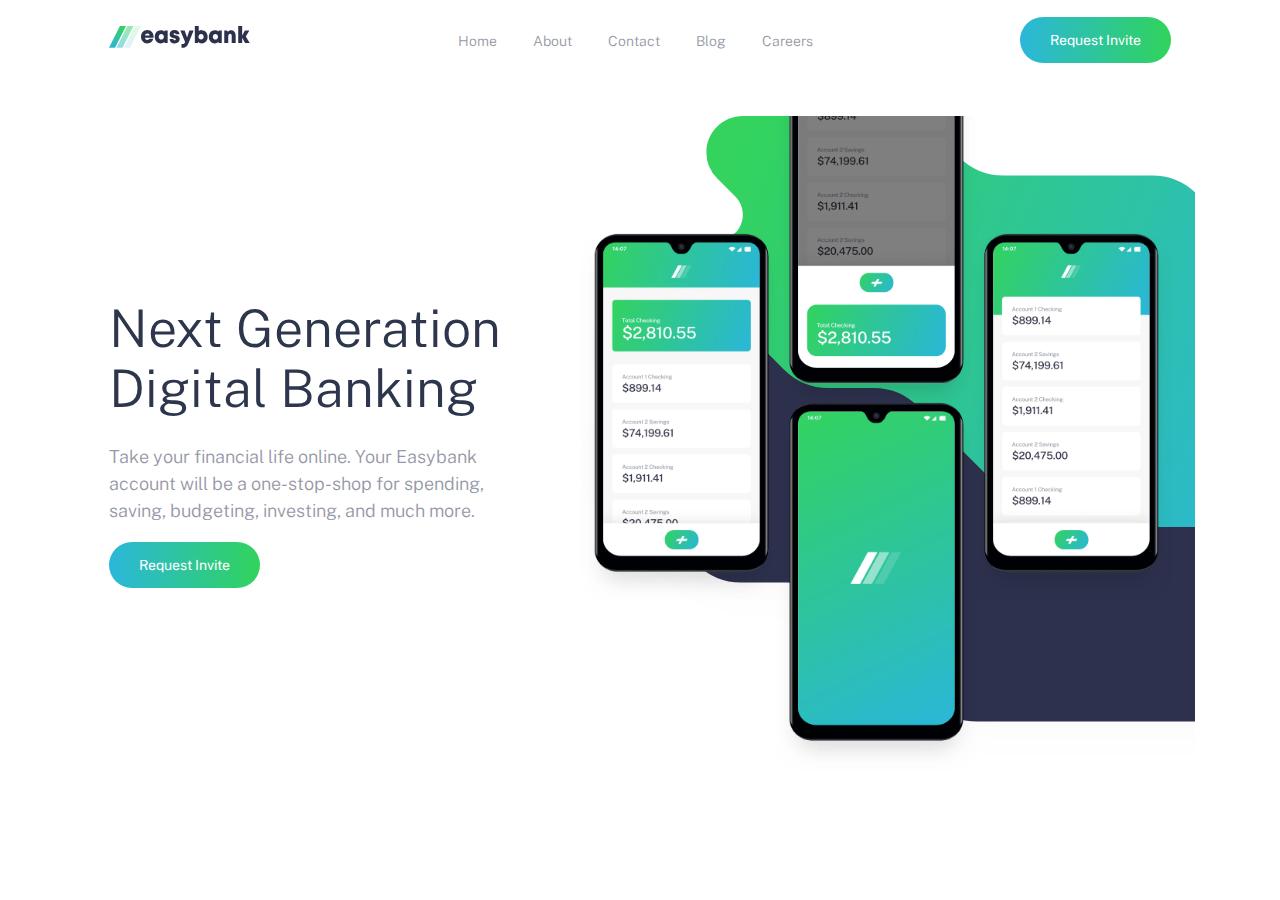
==== Landing Page/index.html @ 098d1bed "Add hero section for desktop" ====
<!DOCTYPE html>
<html lang="en">
	<head>
		<meta charset="UTF-8" />
		<meta name="viewport" content="width=device-width, initial-scale=1.0" />

		<link
			rel="icon"
			type="image/png"
			sizes="32x32"
			href="./images/favicon-32x32.png"
		/>
		<link rel="preconnect" href="https://fonts.gstatic.com" />
		<link rel="stylesheet" href="../css/style.css" />
		<link
			href="https://fonts.googleapis.com/css2?family=Public+Sans:ital,wght@0,400;1,300&display=swap"
			rel="stylesheet"
		/>

		<title>Frontend Mentor | Easybank landing page</title>
		<style>
			.attribution {
				font-size: 11px;
				text-align: center;
			}
			.attribution a {
				color: hsl(228, 45%, 44%);
			}
		</style>
	</head>
	<body>
		<header class="header">
			<div class="overlay has-fade hide-for-desktop"></div>
			<nav class="container container-pxy flex flex-jc-sb flex-ai-c">
				<a href="/" class="header_logo">
					<img src="./images/logo.svg" alt="Logo" />
				</a>

				<a
					id="btnHamburger"
					href="#"
					class="header_toggle hide-for-desktop"
				>
					<span></span>
					<span></span>
					<span></span>
				</a>

				<div class="header_links hide-for-mobile">
					<a href="#">Home</a>
					<a href="#">About</a>
					<a href="#">Contact</a>
					<a href="#">Blog</a>
					<a href="#">Careers</a>
				</div>

				<a href="#" class="button header_cta hide-for-mobile"
					>Request Invite</a
				>
			</nav>

			<div class="header_menu container has-fade hide-for-desktop">
				<a href="#">Home</a>
				<a href="#">About</a>
				<a href="#">Contact</a>
				<a href="#">Blog</a>
				<a href="#">Careers</a>
			</div>
		</header>

		<section class="hero container container-py">
			<div class="hero_image"></div>
			<div class="hero_text container-pxy">
				<h1>Next Generation Digital Banking</h1>

				<p>
					Take your financial life online. Your Easybank account will
					be a one-stop-shop for spending, saving, budgeting,
					investing, and much more.
				</p>

				<a href="#" class="button header_cta">Request Invite</a>
			</div>
		</section>

		<script src="./app/js/script.js"></script>
	</body>
</html>
---- css/style.css ----
.has-fade {
  visibility: hidden;
}

@-webkit-keyframes fade-in {
  from {
    visibility: hidden;
    opacity: 0;
  }
  to {
    visibility: visible;
    opacity: 1;
  }
}

@keyframes fade-in {
  from {
    visibility: hidden;
    opacity: 0;
  }
  to {
    visibility: visible;
    opacity: 1;
  }
}

.fade-in {
  -webkit-animation: fade-in 300ms ease-in-out forwards;
          animation: fade-in 300ms ease-in-out forwards;
}

@-webkit-keyframes fade-out {
  from {
    visibility: visible;
    opacity: 1;
  }
  to {
    visibility: hidden;
    opacity: 0;
  }
}

@keyframes fade-out {
  from {
    visibility: visible;
    opacity: 1;
  }
  to {
    visibility: hidden;
    opacity: 0;
  }
}

.fade-out {
  -webkit-animation: fade-out 300ms ease-in-out forwards;
          animation: fade-out 300ms ease-in-out forwards;
  visibility: hidden;
}

html {
  font-size: 100%;
  -webkit-box-sizing: border-box;
          box-sizing: border-box;
}

*,
*::before,
*::after {
  -webkit-box-sizing: inherit;
          box-sizing: inherit;
}

body {
  margin: 0;
  padding: 0;
  font-family: 'Public Sans', sans-serif;
  line-height: 1.3;
  font-weight: 300;
  font-size: 1.125rem;
  color: #9698a6;
}

h1,
h2,
h3 {
  margin-top: 0;
}

a,
a:visited,
a:hover {
  text-decoration: none;
}

.container {
  max-width: 69.375rem;
  margin: 0 auto;
}

.container-pxy {
  padding: 2.25rem 1.5rem;
}

.container-py {
  padding: 2.25rem 0;
}

.container-px {
  padding: 0 1.5rem;
}

.container-pt {
  padding-top: 2.25rem;
}

.container-pr {
  padding-right: 1.5rem;
}

.container-pb {
  padding-bottom: 2.25rem;
}

.container-pl {
  padding-left: 1.5rem;
}

.noscroll {
  overflow: hidden;
}

.flex {
  display: -webkit-box;
  display: -ms-flexbox;
  display: flex;
}

.flex-jc-sb {
  -webkit-box-pack: justify;
      -ms-flex-pack: justify;
          justify-content: space-between;
}

.flex-jc-c {
  -webkit-box-pack: center;
      -ms-flex-pack: center;
          justify-content: center;
}

.flex-ai-c {
  -webkit-box-align: center;
      -ms-flex-align: center;
          align-items: center;
}

button,
.button {
  font-size: 0.875rem;
  display: inline-block;
  padding: 0.875rem 1.875rem;
  border-radius: 50px;
  cursor: pointer;
  background: -webkit-gradient(linear, right top, left top, from(#31d35c), to(#2bb7da));
  background: linear-gradient(to left, #31d35c, #2bb7da);
  border: none;
  color: white;
  font-weight: 400;
  -webkit-transition: opacity 300ms ease-in-out;
  transition: opacity 300ms ease-in-out;
}

button:hover,
.button:hover {
  opacity: 0.75;
}

@media (max-width: 63.9375em) {
  .hide-for-mobile {
    display: none;
  }
}

@media (min-width: 64em) {
  .hide-for-desktop {
    display: none;
  }
}

.header nav {
  position: relative;
  background-color: white;
  padding-top: 1.0625rem;
  padding-bottom: 1.0625rem;
}

.header_logo img {
  width: 8.8125rem;
  height: 1.375rem;
}

.header_links a {
  position: relative;
  font-size: 0.875rem;
  color: #9698a6;
  -webkit-transition: color 200ms ease-in-out;
  transition: color 200ms ease-in-out;
}

.header_links a:not(:last-child) {
  margin-right: 2rem;
}

.header_links a::before {
  content: '';
  display: block;
  position: absolute;
  height: 4px;
  border-radius: 2px;
  left: 0;
  right: 0;
  bottom: -30px;
  background: -webkit-gradient(linear, right top, left top, from(#31d35c), to(#2bb7da));
  background: linear-gradient(to left, #31d35c, #2bb7da);
  opacity: 0;
  -webkit-transition: opacity 300ms ease-in-out;
  transition: opacity 300ms ease-in-out;
}

.header_links a:hover {
  color: #2d364d;
}

.header_links a:hover::before {
  background: -webkit-gradient(linear, right top, left top, from(#31d35c), to(#2bb7da));
  background: linear-gradient(to left, #31d35c, #2bb7da);
  opacity: 1;
}

.header_toggle > span {
  display: block;
  width: 26px;
  height: 2px;
  background-color: #2d364d;
  -webkit-transition: all 300ms ease-in-out;
  transition: all 300ms ease-in-out;
  -webkit-transform-origin: 4px 1px;
          transform-origin: 4px 1px;
}

.header_toggle > span:not(:last-child) {
  margin-bottom: 4px;
}

.header.open .header_toggle > span:first-child {
  -webkit-transform: rotate(45deg);
          transform: rotate(45deg);
}

.header.open .header_toggle > span:nth-child(2) {
  opacity: 0;
}

.header.open .header_toggle > span:last-child {
  -webkit-transform: rotate(-45deg);
          transform: rotate(-45deg);
}

.header .overlay {
  opacity: 0;
  position: fixed;
  top: 0;
  bottom: 0;
  right: 0;
  left: 0;
  background-image: -webkit-gradient(linear, left top, left bottom, from(#2d364d), to(transparent));
  background-image: linear-gradient(#2d364d, transparent);
}

.header_menu {
  position: absolute;
  visibility: 0;
  width: calc(100% - 3rem);
  left: 50%;
  -webkit-transform: translateX(-50%);
          transform: translateX(-50%);
  background: white;
  padding: 1.625rem;
  margin-top: 1.5rem;
  border-radius: 7px;
}

.header_menu a {
  padding: 0.625rem;
  color: #2d364d;
  display: block;
  text-align: center;
}

@media (min-width: 64em) {
  .hero {
    display: -webkit-box;
    display: -ms-flexbox;
    display: flex;
    -webkit-box-align: center;
        -ms-flex-align: center;
            align-items: center;
  }
}

.hero_image {
  position: relative;
  background-image: url("../Landing Page/images/bg-intro-mobile.svg");
  background-size: cover;
  background-repeat: no-repeat;
  background-position: center center;
  min-height: 17.5rem;
}

@media (min-width: 64em) {
  .hero_image {
    -webkit-box-flex: 3;
        -ms-flex: 3;
            flex: 3;
    -webkit-box-ordinal-group: 3;
        -ms-flex-order: 2;
            order: 2;
    min-height: 40.9375rem;
    background-image: url("../Landing Page/images/bg-intro-desktop.svg");
    background-position: left center;
  }
}

.hero_image::before {
  content: '';
  position: absolute;
  height: 100%;
  width: 100%;
  background-image: url("../Landing Page/images/image-mockups.png");
  background-size: 93%;
  background-repeat: no-repeat;
  background-position: center bottom;
  min-height: 17.5rem;
}

.hero_text {
  text-align: center;
}

@media (min-width: 64em) {
  .hero_text {
    -webkit-box-flex: 2;
        -ms-flex: 2;
            flex: 2;
    -webkit-box-ordinal-group: 2;
        -ms-flex-order: 1;
            order: 1;
    text-align: left;
  }
}

.hero_text h1 {
  color: #2d364d;
  font-weight: 300;
  font-size: 3.3125;
  line-height: 1.15;
  margin-bottom: 1.5rem;
}

@media (min-width: 64em) {
  .hero_text h1 {
    font-size: 3.25rem;
  }
}

.hero_text p {
  line-height: 1.5;
}

@media (min-width: 64em) {
  .hero_text p {
    font-size: 1.125rem;
  }
}
/*# sourceMappingURL=style.css.map */
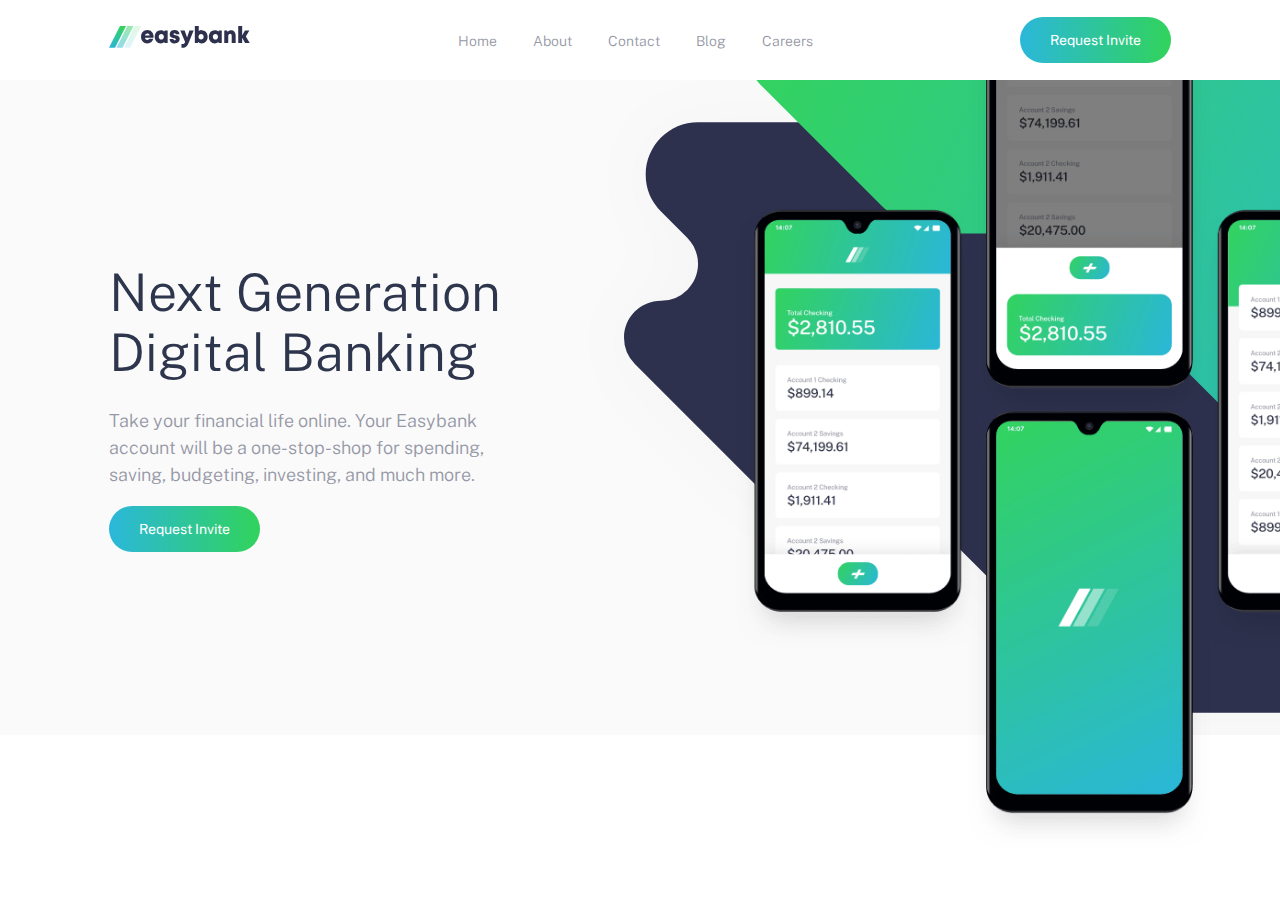
==== commit 9d9f8ad4: "Hero Section Large Screen" ====
--- a/Landing Page/index.html
+++ b/Landing Page/index.html
@@ -68,18 +68,20 @@
 			</div>
 		</header>
 
-		<section class="hero container container-py">
-			<div class="hero_image"></div>
-			<div class="hero_text container-pxy">
-				<h1>Next Generation Digital Banking</h1>
+		<section class="hero">
+			<div class="container">
+				<div class="hero_image"></div>
+				<div class="hero_text container-pxy">
+					<h1>Next Generation Digital Banking</h1>
 
-				<p>
-					Take your financial life online. Your Easybank account will
-					be a one-stop-shop for spending, saving, budgeting,
-					investing, and much more.
-				</p>
+					<p>
+						Take your financial life online. Your Easybank account
+						will be a one-stop-shop for spending, saving, budgeting,
+						investing, and much more.
+					</p>
 
-				<a href="#" class="button header_cta">Request Invite</a>
+					<a href="#" class="button header_cta">Request Invite</a>
+				</div>
 			</div>
 		</section>
 
--- a/css/style.css
+++ b/css/style.css
@@ -296,8 +296,12 @@
   text-align: center;
 }
 
-@media (min-width: 64em) {
-  .hero {
+.hero {
+  background-color: #fafafa;
+}
+
+@media (min-width: 64em) {
+  .hero .container {
     display: -webkit-box;
     display: -ms-flexbox;
     display: flex;
@@ -325,8 +329,7 @@
         -ms-flex-order: 2;
             order: 2;
     min-height: 40.9375rem;
-    background-image: url("../Landing Page/images/bg-intro-desktop.svg");
-    background-position: left center;
+    background-image: none;
   }
 }
 
@@ -335,11 +338,44 @@
   position: absolute;
   height: 100%;
   width: 100%;
-  background-image: url("../Landing Page/images/image-mockups.png");
+  background-image: url("../Landing Page/images/bg-intro-desktop.svg");
   background-size: 93%;
   background-repeat: no-repeat;
   background-position: center bottom;
   min-height: 17.5rem;
+}
+
+@media (min-width: 64em) {
+  .hero_image::before {
+    width: 150%;
+    background-size: 121%;
+    background-repeat: no-repeat;
+    background-position: 0% 83%;
+    min-height: 17.5rem;
+  }
+}
+
+.hero_image::after {
+  content: '';
+  position: absolute;
+  height: 100%;
+  width: 100%;
+  background-image: url("../Landing Page/images/image-mockups.png");
+  background-size: 121%;
+  background-repeat: no-repeat;
+  background-position: center bottom;
+  min-height: 17.5rem;
+}
+
+@media (min-width: 64em) {
+  .hero_image::after {
+    height: 120%;
+    width: 119%;
+    background-size: 93%;
+    background-position: center 122%;
+    top: 0;
+    left: 24%;
+  }
 }
 
 .hero_text {
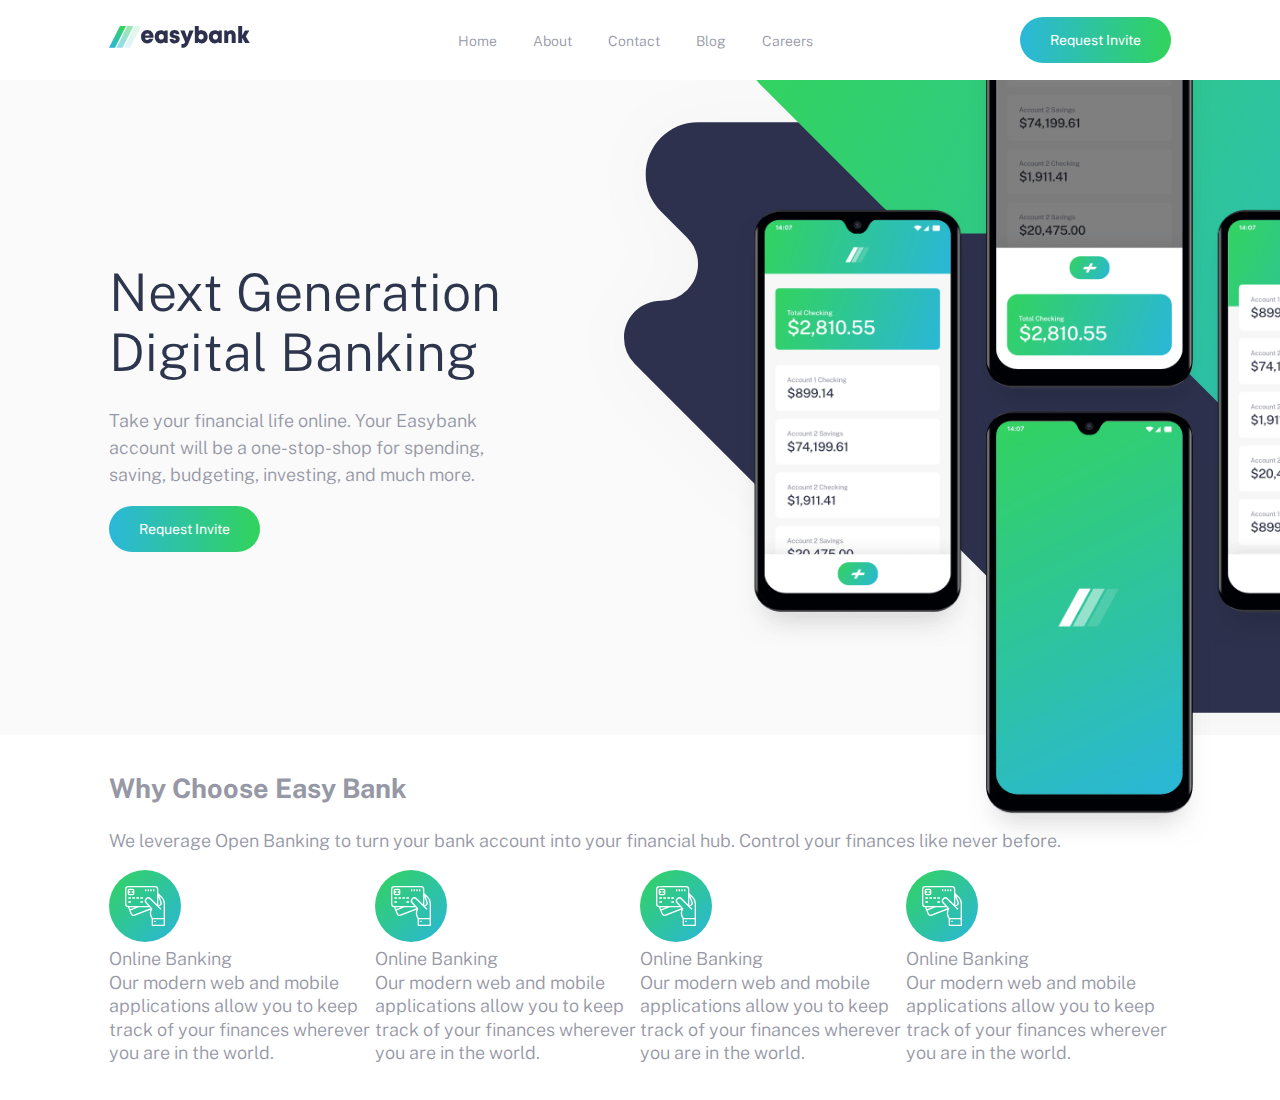
==== commit e54228b6: "Setup Feature Section" ====
--- a/Landing Page/index.html
+++ b/Landing Page/index.html
@@ -85,6 +85,60 @@
 			</div>
 		</section>
 
+		<section class="features container container-pxy">
+			<h2>Why Choose Easy Bank</h2>
+			<p>
+				We leverage Open Banking to turn your bank account into your
+				financial hub. Control your finances like never before.
+			</p>
+
+			<div class="feature_grid">
+				<div class="feature_item">
+					<div class="feature_icon">
+						<img src="./images/icon-online.svg" alt="" />
+					</div>
+					<div class="feature_title">Online Banking</div>
+					<div class="feature_description">
+						Our modern web and mobile applications allow you to keep
+						track of your finances wherever you are in the world.
+					</div>
+				</div>
+
+				<div class="feature_item">
+					<div class="feature_icon">
+						<img src="./images/icon-online.svg" alt="" />
+					</div>
+					<div class="feature_title">Online Banking</div>
+					<div class="feature_description">
+						Our modern web and mobile applications allow you to keep
+						track of your finances wherever you are in the world.
+					</div>
+				</div>
+
+				<div class="feature_item">
+					<div class="feature_icon">
+						<img src="./images/icon-online.svg" alt="" />
+					</div>
+					<div class="feature_title">Online Banking</div>
+					<div class="feature_description">
+						Our modern web and mobile applications allow you to keep
+						track of your finances wherever you are in the world.
+					</div>
+				</div>
+
+				<div class="feature_item">
+					<div class="feature_icon">
+						<img src="./images/icon-online.svg" alt="" />
+					</div>
+					<div class="feature_title">Online Banking</div>
+					<div class="feature_description">
+						Our modern web and mobile applications allow you to keep
+						track of your finances wherever you are in the world.
+					</div>
+				</div>
+			</div>
+		</section>
+
 		<script src="./app/js/script.js"></script>
 	</body>
 </html>
--- a/css/style.css
+++ b/css/style.css
@@ -316,8 +316,14 @@
   background-image: url("../Landing Page/images/bg-intro-mobile.svg");
   background-size: cover;
   background-repeat: no-repeat;
-  background-position: center center;
+  background-position: center 62%;
   min-height: 17.5rem;
+}
+
+@media (min-width: 40em) {
+  .hero_image {
+    min-height: 25rem;
+  }
 }
 
 @media (min-width: 64em) {
@@ -335,23 +341,18 @@
 
 .hero_image::before {
   content: '';
-  position: absolute;
-  height: 100%;
-  width: 100%;
-  background-image: url("../Landing Page/images/bg-intro-desktop.svg");
-  background-size: 93%;
-  background-repeat: no-repeat;
-  background-position: center bottom;
-  min-height: 17.5rem;
 }
 
 @media (min-width: 64em) {
   .hero_image::before {
+    position: absolute;
+    height: 100%;
+    background-image: url("../Landing Page/images/bg-intro-desktop.svg");
+    background-position: center bottom;
     width: 150%;
     background-size: 121%;
     background-repeat: no-repeat;
     background-position: 0% 83%;
-    min-height: 17.5rem;
   }
 }
 
@@ -361,10 +362,15 @@
   height: 100%;
   width: 100%;
   background-image: url("../Landing Page/images/image-mockups.png");
-  background-size: 121%;
+  background-size: 93%;
   background-repeat: no-repeat;
   background-position: center bottom;
-  min-height: 17.5rem;
+}
+
+@media (min-width: 40em) {
+  .hero_image::after {
+    background-size: 54%;
+  }
 }
 
 @media (min-width: 64em) {
@@ -373,7 +379,6 @@
     width: 119%;
     background-size: 93%;
     background-position: center 122%;
-    top: 0;
     left: 24%;
   }
 }
@@ -417,4 +422,20 @@
     font-size: 1.125rem;
   }
 }
+
+@media (min-width: 64em) {
+  .feature_grid {
+    display: -webkit-box;
+    display: -ms-flexbox;
+    display: flex;
+  }
+}
+
+@media (min-width: 64em) {
+  .feature_item {
+    -webkit-box-flex: 1;
+        -ms-flex: 1;
+            flex: 1;
+  }
+}
 /*# sourceMappingURL=style.css.map */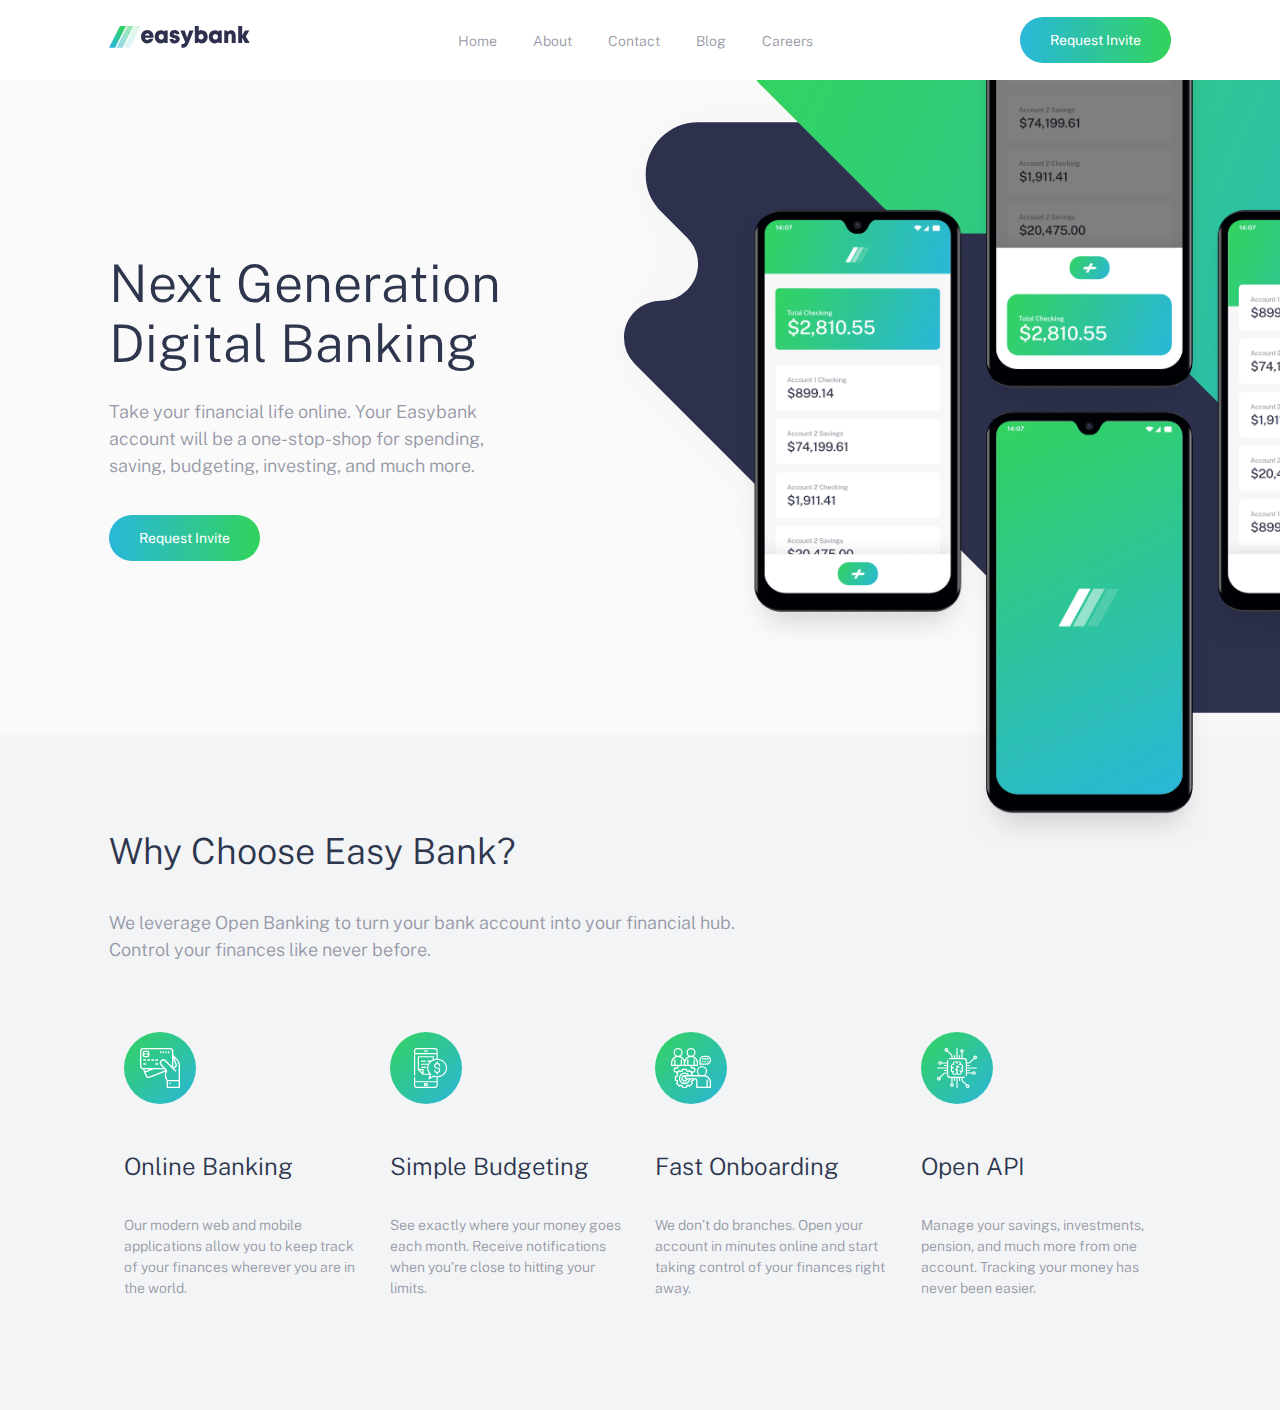
==== commit d1502f63: "Finish Feature Section for All Device" ====
--- a/Landing Page/index.html
+++ b/Landing Page/index.html
@@ -85,55 +85,64 @@
 			</div>
 		</section>
 
-		<section class="features container container-pxy">
-			<h2>Why Choose Easy Bank</h2>
-			<p>
-				We leverage Open Banking to turn your bank account into your
-				financial hub. Control your finances like never before.
-			</p>
-
-			<div class="feature_grid">
-				<div class="feature_item">
-					<div class="feature_icon">
-						<img src="./images/icon-online.svg" alt="" />
-					</div>
-					<div class="feature_title">Online Banking</div>
-					<div class="feature_description">
-						Our modern web and mobile applications allow you to keep
-						track of your finances wherever you are in the world.
-					</div>
+		<section class="feature">
+			<div class="feature_content container container-pxy">
+				<div class="feature_intro">
+					<h2>Why Choose Easy Bank?</h2>
+					<p>
+						We leverage Open Banking to turn your bank account into
+						your financial hub. Control your finances like never
+						before.
+					</p>
 				</div>
 
-				<div class="feature_item">
-					<div class="feature_icon">
-						<img src="./images/icon-online.svg" alt="" />
+				<div class="feature_grid">
+					<div class="feature_item">
+						<div class="feature_icon">
+							<img src="./images/icon-online.svg" alt="" />
+						</div>
+						<div class="feature_title">Online Banking</div>
+						<div class="feature_description">
+							Our modern web and mobile applications allow you to
+							keep track of your finances wherever you are in the
+							world.
+						</div>
 					</div>
-					<div class="feature_title">Online Banking</div>
-					<div class="feature_description">
-						Our modern web and mobile applications allow you to keep
-						track of your finances wherever you are in the world.
+
+					<div class="feature_item">
+						<div class="feature_icon">
+							<img src="./images/icon-budgeting.svg" alt="" />
+						</div>
+						<div class="feature_title">Simple Budgeting</div>
+						<div class="feature_description">
+							See exactly where your money goes each month.
+							Receive notifications when you’re close to hitting
+							your limits.
+						</div>
 					</div>
-				</div>
 
-				<div class="feature_item">
-					<div class="feature_icon">
-						<img src="./images/icon-online.svg" alt="" />
+					<div class="feature_item">
+						<div class="feature_icon">
+							<img src="./images/icon-onboarding.svg" alt="" />
+						</div>
+						<div class="feature_title">Fast Onboarding</div>
+						<div class="feature_description">
+							We don’t do branches. Open your account in minutes
+							online and start taking control of your finances
+							right away.
+						</div>
 					</div>
-					<div class="feature_title">Online Banking</div>
-					<div class="feature_description">
-						Our modern web and mobile applications allow you to keep
-						track of your finances wherever you are in the world.
-					</div>
-				</div>
 
-				<div class="feature_item">
-					<div class="feature_icon">
-						<img src="./images/icon-online.svg" alt="" />
-					</div>
-					<div class="feature_title">Online Banking</div>
-					<div class="feature_description">
-						Our modern web and mobile applications allow you to keep
-						track of your finances wherever you are in the world.
+					<div class="feature_item">
+						<div class="feature_icon">
+							<img src="./images/icon-api.svg" alt="" />
+						</div>
+						<div class="feature_title">Open API</div>
+						<div class="feature_description">
+							Manage your savings, investments, pension, and much
+							more from one account. Tracking your money has never
+							been easier.
+						</div>
 					</div>
 				</div>
 			</div>
--- a/css/style.css
+++ b/css/style.css
@@ -83,7 +83,45 @@
 h1,
 h2,
 h3 {
+  color: #2d364d;
+  font-weight: 300;
+  line-height: 1.15;
+  font-weight: 300;
   margin-top: 0;
+}
+
+h1 {
+  font-size: 3.3125;
+  margin-bottom: 1.5rem;
+}
+
+@media (min-width: 64em) {
+  h1 {
+    font-size: 3.25rem;
+  }
+}
+
+h2 {
+  font-size: 1.875rem;
+  margin-bottom: 1.5625rem;
+}
+
+@media (min-width: 64em) {
+  h2 {
+    font-size: 2.25rem;
+    margin-bottom: 2.25rem;
+  }
+}
+
+p {
+  line-height: 1.5;
+  margin-bottom: 2.25rem;
+}
+
+@media (min-width: 64em) {
+  p {
+    font-size: 1.125rem;
+  }
 }
 
 a,
@@ -98,19 +136,32 @@
 }
 
 .container-pxy {
-  padding: 2.25rem 1.5rem;
+  padding: 4.375rem 1.5rem;
+}
+
+@media (min-width: 64em) {
+  .container-pxy {
+    padding-top: 6rem;
+    padding-bottom: 6rem;
+  }
 }
 
 .container-py {
-  padding: 2.25rem 0;
+  padding: 4.375rem 0;
 }
 
 .container-px {
   padding: 0 1.5rem;
 }
 
+@media (min-width: 64em) {
+  .container-px {
+    padding-top: 6rem;
+  }
+}
+
 .container-pt {
-  padding-top: 2.25rem;
+  padding-top: 4.375remrem;
 }
 
 .container-pr {
@@ -118,7 +169,13 @@
 }
 
 .container-pb {
-  padding-bottom: 2.25rem;
+  padding-bottom: 4.375remrem;
+}
+
+@media (min-width: 64em) {
+  .container-pb {
+    padding-bottom: 6rem;
+  }
 }
 
 .container-pl {
@@ -399,35 +456,47 @@
   }
 }
 
-.hero_text h1 {
-  color: #2d364d;
-  font-weight: 300;
-  font-size: 3.3125;
-  line-height: 1.15;
-  margin-bottom: 1.5rem;
-}
-
-@media (min-width: 64em) {
-  .hero_text h1 {
-    font-size: 3.25rem;
-  }
-}
-
-.hero_text p {
-  line-height: 1.5;
-}
-
-@media (min-width: 64em) {
-  .hero_text p {
-    font-size: 1.125rem;
-  }
-}
-
-@media (min-width: 64em) {
+.feature {
+  background-color: #f3f4f6;
+  width: 100%;
+  text-align: center;
+}
+
+@media (min-width: 40em) {
+  .feature {
+    text-align: left;
+  }
+}
+
+.feature_intro {
+  margin-bottom: 3.375rem;
+}
+
+@media (min-width: 64em) {
+  .feature_intro {
+    width: 60%;
+  }
+}
+
+@media (min-width: 40em) {
   .feature_grid {
     display: -webkit-box;
     display: -ms-flexbox;
     display: flex;
+    -ms-flex-wrap: wrap;
+        flex-wrap: wrap;
+  }
+}
+
+.feature_item {
+  padding: 0.9375rem;
+}
+
+@media (min-width: 40em) {
+  .feature_item {
+    -webkit-box-flex: 1;
+        -ms-flex: 1 0 50%;
+            flex: 1 0 50%;
   }
 }
 
@@ -438,4 +507,35 @@
             flex: 1;
   }
 }
+
+.feature_icon {
+  margin-bottom: 1.875rem;
+}
+
+@media (min-width: 64em) {
+  .feature_icon {
+    margin-bottom: 2.75rem;
+  }
+}
+
+.feature_title {
+  color: #2d364d;
+  font-weight: 300;
+  line-height: 1.15;
+  font-weight: 300;
+  font-size: 1.25rem;
+  margin-bottom: 1rem;
+}
+
+@media (min-width: 64em) {
+  .feature_title {
+    font-size: 1.5rem;
+    margin-bottom: 2.125rem;
+  }
+}
+
+.feature_description {
+  font-size: 0.875rem;
+  line-height: 1.5;
+}
 /*# sourceMappingURL=style.css.map */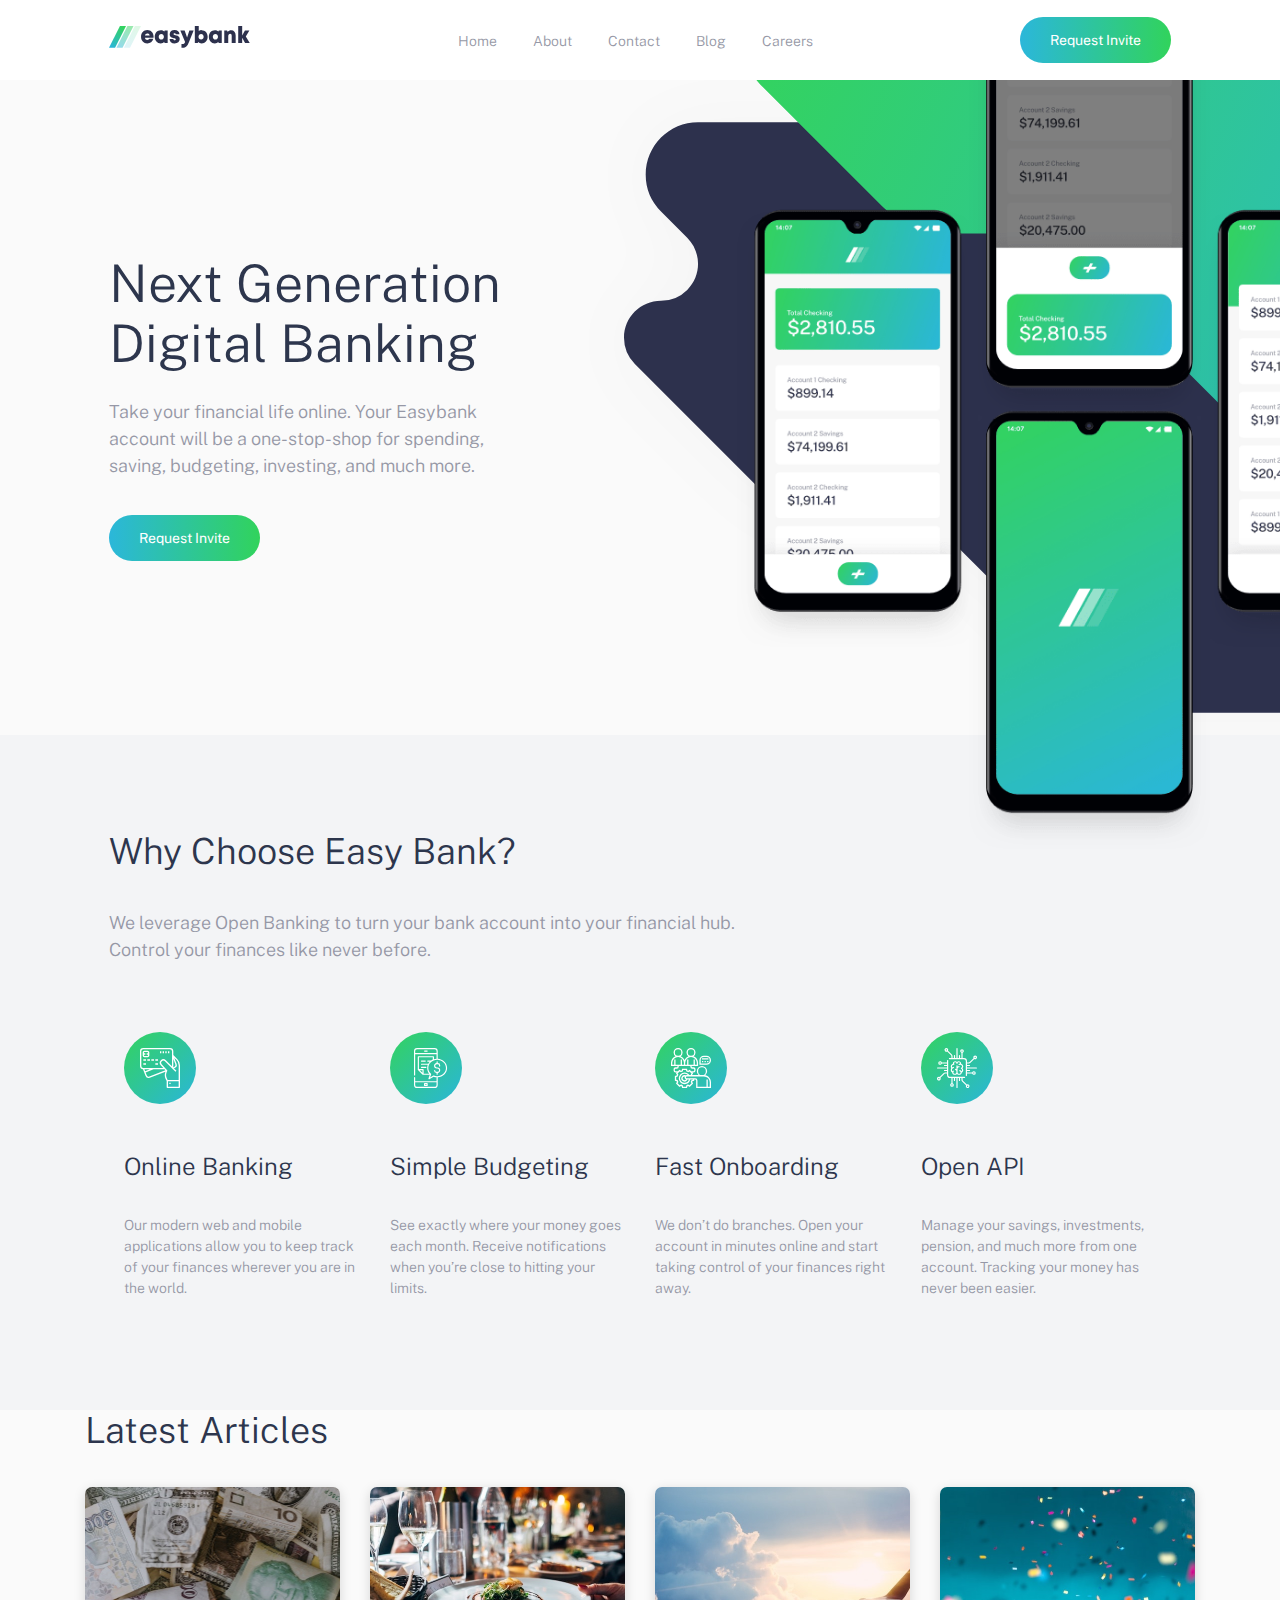
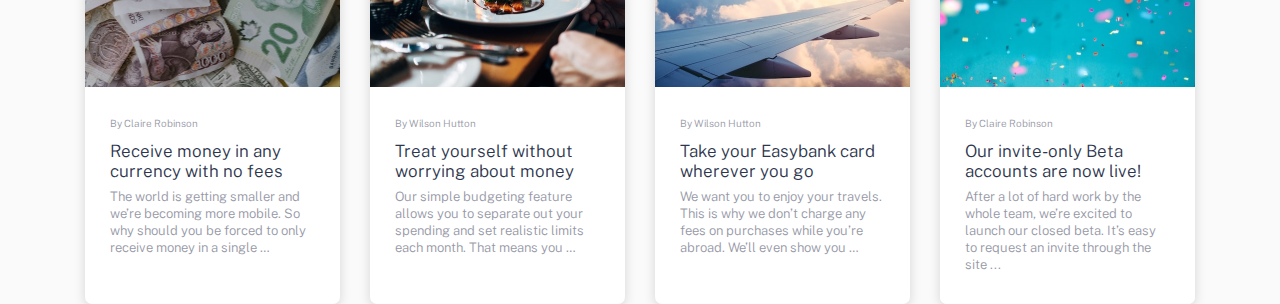
==== commit 598e0d13: "Finish Article Section for All Device" ====
--- a/Landing Page/index.html
+++ b/Landing Page/index.html
@@ -148,6 +148,97 @@
 			</div>
 		</section>
 
+		<section class="articles">
+			<div class="article_content container container-xy">
+				<h2>Latest Articles</h2>
+
+				<div class="article_grid">
+					<a href="#" class="article_item">
+						<div
+							class="article_image"
+							style="
+								background-image: url('./images/image-currency.jpg');
+							"
+						></div>
+
+						<div class="article_text">
+							<div class="article_author">By Claire Robinson</div>
+							<div class="article_title">
+								Receive money in any currency with no fees
+							</div>
+							<div class="article_description">
+								The world is getting smaller and we’re becoming
+								more mobile. So why should you be forced to only
+								receive money in a single …
+							</div>
+						</div>
+					</a>
+
+					<a href="#" class="article_item">
+						<div
+							class="article_image"
+							style="
+								background-image: url('./images/image-restaurant.jpg');
+							"
+						></div>
+
+						<div class="article_text">
+							<div class="article_author">By Wilson Hutton</div>
+							<div class="article_title">
+								Treat yourself without worrying about money
+							</div>
+							<div class="article_description">
+								Our simple budgeting feature allows you to
+								separate out your spending and set realistic
+								limits each month. That means you …
+							</div>
+						</div>
+					</a>
+
+					<a href="#" class="article_item">
+						<div
+							class="article_image"
+							style="
+								background-image: url('./images/image-plane.jpg');
+							"
+						></div>
+
+						<div class="article_text">
+							<div class="article_author">By Wilson Hutton</div>
+							<div class="article_title">
+								Take your Easybank card wherever you go
+							</div>
+							<div class="article_description">
+								We want you to enjoy your travels. This is why
+								we don’t charge any fees on purchases while
+								you’re abroad. We’ll even show you …
+							</div>
+						</div>
+					</a>
+
+					<a href="#" class="article_item">
+						<div
+							class="article_image"
+							style="
+								background-image: url('./images/image-confetti.jpg');
+							"
+						></div>
+
+						<div class="article_text">
+							<div class="article_author">By Claire Robinson</div>
+							<div class="article_title">
+								Our invite-only Beta accounts are now live!
+							</div>
+							<div class="article_description">
+								After a lot of hard work by the whole team,
+								we’re excited to launch our closed beta. It’s
+								easy to request an invite through the site ...
+							</div>
+						</div>
+					</a>
+				</div>
+			</div>
+		</section>
 		<script src="./app/js/script.js"></script>
 	</body>
 </html>
--- a/css/style.css
+++ b/css/style.css
@@ -538,4 +538,80 @@
   font-size: 0.875rem;
   line-height: 1.5;
 }
+
+.articles {
+  background-color: #fafafa;
+}
+
+.article_grid {
+  display: -ms-grid;
+  display: grid;
+  -ms-grid-columns: 1fr;
+      grid-template-columns: 1fr;
+  gap: 1.875rem;
+}
+
+@media (min-width: 40em) {
+  .article_grid {
+    -ms-grid-columns: (1fr)[2];
+        grid-template-columns: repeat(2, 1fr);
+  }
+}
+
+@media (min-width: 64em) {
+  .article_grid {
+    -ms-grid-columns: (1fr)[4];
+        grid-template-columns: repeat(4, 1fr);
+  }
+}
+
+.article_item {
+  border-radius: 7px;
+  background-color: white;
+  overflow: hidden;
+  -webkit-box-shadow: 0px 3px 12px rgba(0, 0, 0, 0.15);
+          box-shadow: 0px 3px 12px rgba(0, 0, 0, 0.15);
+  -webkit-transition: all 200ms ease-in-out;
+  transition: all 200ms ease-in-out;
+}
+
+.article_item:hover {
+  -webkit-transform: scale(1.05);
+          transform: scale(1.05);
+}
+
+.article_image {
+  height: 12.5rem;
+  background-size: cover;
+  background-repeat: no-repeat;
+  background-position: center center;
+}
+
+.article_text {
+  padding: 1.875rem 1.875rem 2.5rem 1.875rem;
+  background-color: white;
+  color: #9698a6;
+}
+
+@media (min-width: 40em) {
+  .article_text {
+    padding: 1.875rem 1.5625rem;
+  }
+}
+
+.article_author {
+  font-size: 0.625rem;
+  margin-bottom: 0.75rem;
+}
+
+.article_title {
+  font-size: 1.0625rem;
+  line-height: 1.15;
+  color: #2d364d;
+  margin-bottom: 0.5rem;
+}
+
+.article_description {
+  font-size: 0.8125rem;
+}
 /*# sourceMappingURL=style.css.map */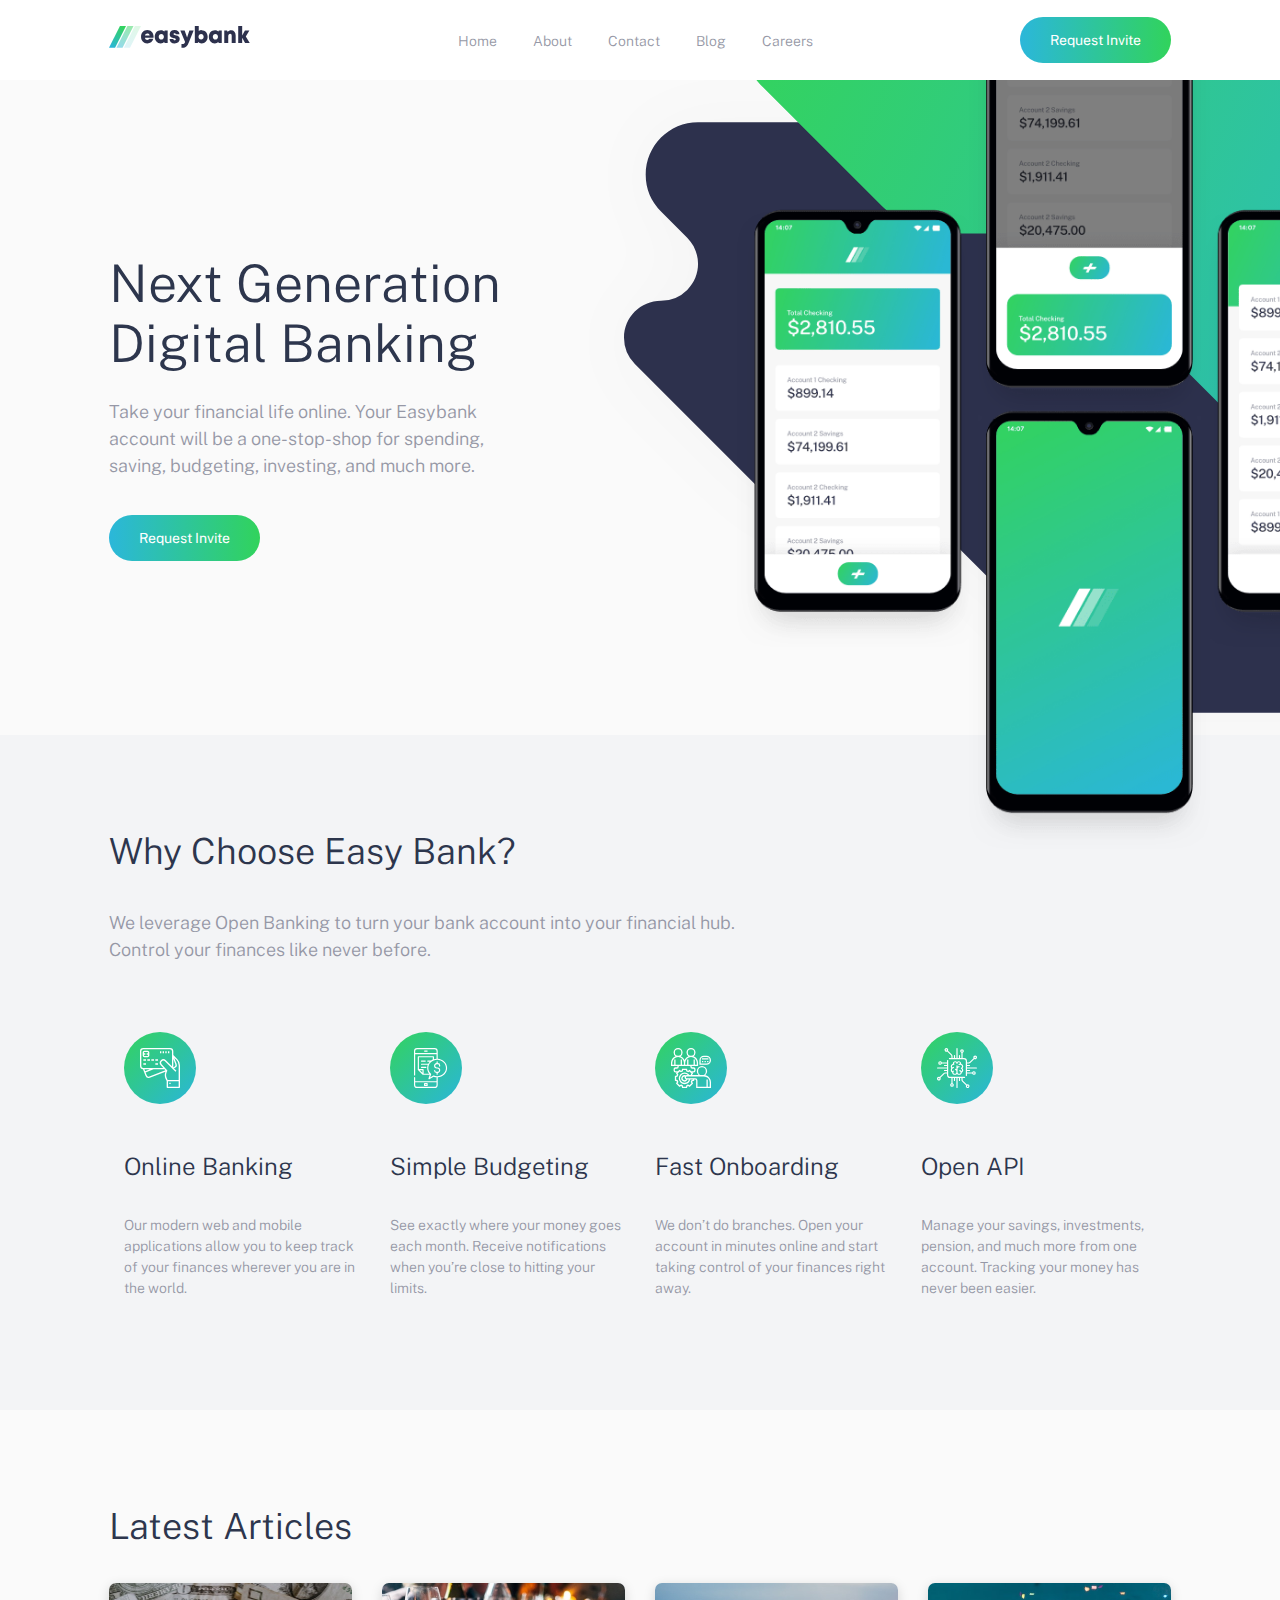
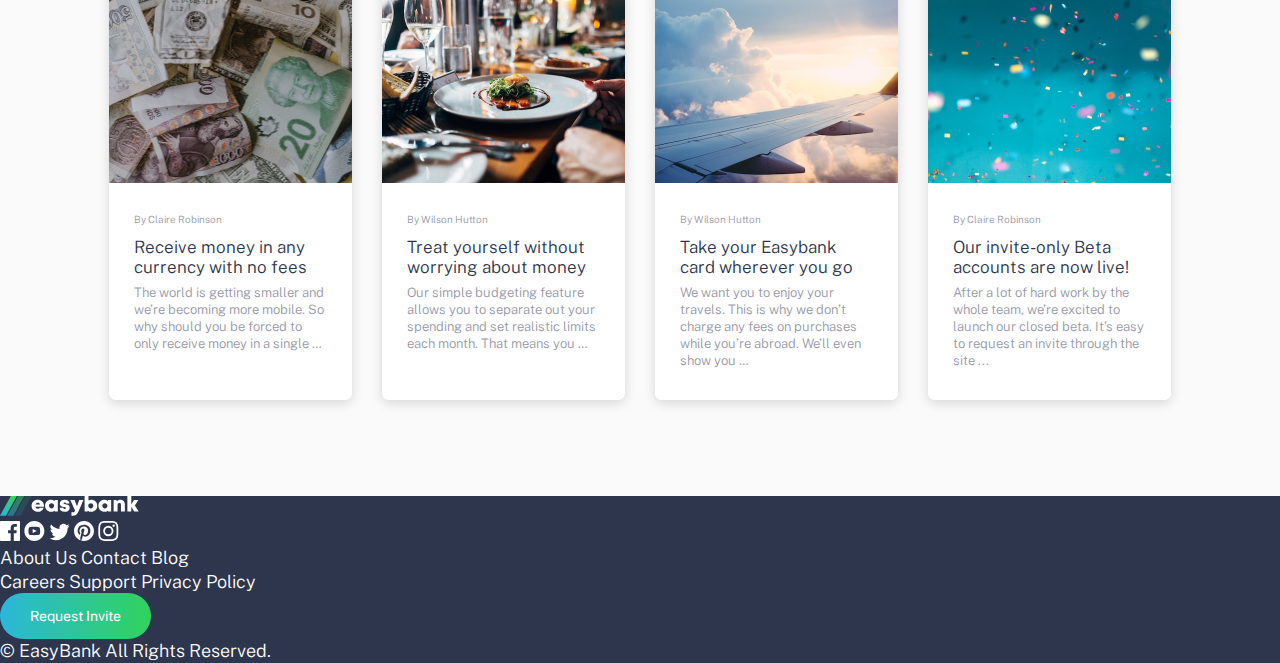
==== commit 34f0437b: "Setup Footer Section" ====
--- a/Landing Page/index.html
+++ b/Landing Page/index.html
@@ -149,7 +149,7 @@
 		</section>
 
 		<section class="articles">
-			<div class="article_content container container-xy">
+			<div class="article_content container container-pxy">
 				<h2>Latest Articles</h2>
 
 				<div class="article_grid">
@@ -239,6 +239,51 @@
 				</div>
 			</div>
 		</section>
+
+		<footer class="footer">
+			<a href="#" class="footer_logo">
+				<img src="./images/logo-dark.svg" alt="Logo" />
+			</a>
+
+			<div class="footer_social">
+				<a href="#">
+					<img src="./images/icon-facebook.svg" alt="facebook" />
+				</a>
+				<a href="#">
+					<img src="./images/icon-youtube.svg" alt="youtube" />
+				</a>
+				<a href="#">
+					<img src="./images/icon-twitter.svg" alt="twitter" />
+				</a>
+				<a href="#">
+					<img src="./images/icon-pinterest.svg" alt="pinterest" />
+				</a>
+				<a href="#">
+					<img src="./images/icon-instagram.svg" alt="instagram" />
+				</a>
+			</div>
+
+			<div class="footer_links col-1">
+				<a href="#">About Us</a>
+				<a href="#">Contact</a>
+				<a href="#">Blog</a>
+			</div>
+
+			<div class="footer_links col-2">
+				<a href="#">Careers</a>
+				<a href="#">Support</a>
+				<a href="#">Privacy Policy</a>
+			</div>
+
+			<div class="footer_cta">
+				<a href="#" class="button header_cta">Request Invite</a>
+			</div>
+
+			<div class="footer_copyright">
+				&copy; EasyBank All Rights Reserved.
+			</div>
+		</footer>
+
 		<script src="./app/js/script.js"></script>
 	</body>
 </html>
--- a/css/style.css
+++ b/css/style.css
@@ -78,6 +78,7 @@
   font-weight: 300;
   font-size: 1.125rem;
   color: #9698a6;
+  overflow-x: hidden;
 }
 
 h1,
@@ -614,4 +615,13 @@
 .article_description {
   font-size: 0.8125rem;
 }
+
+.footer {
+  background-color: #2d364d;
+  color: white;
+}
+
+.footer a {
+  color: white;
+}
 /*# sourceMappingURL=style.css.map */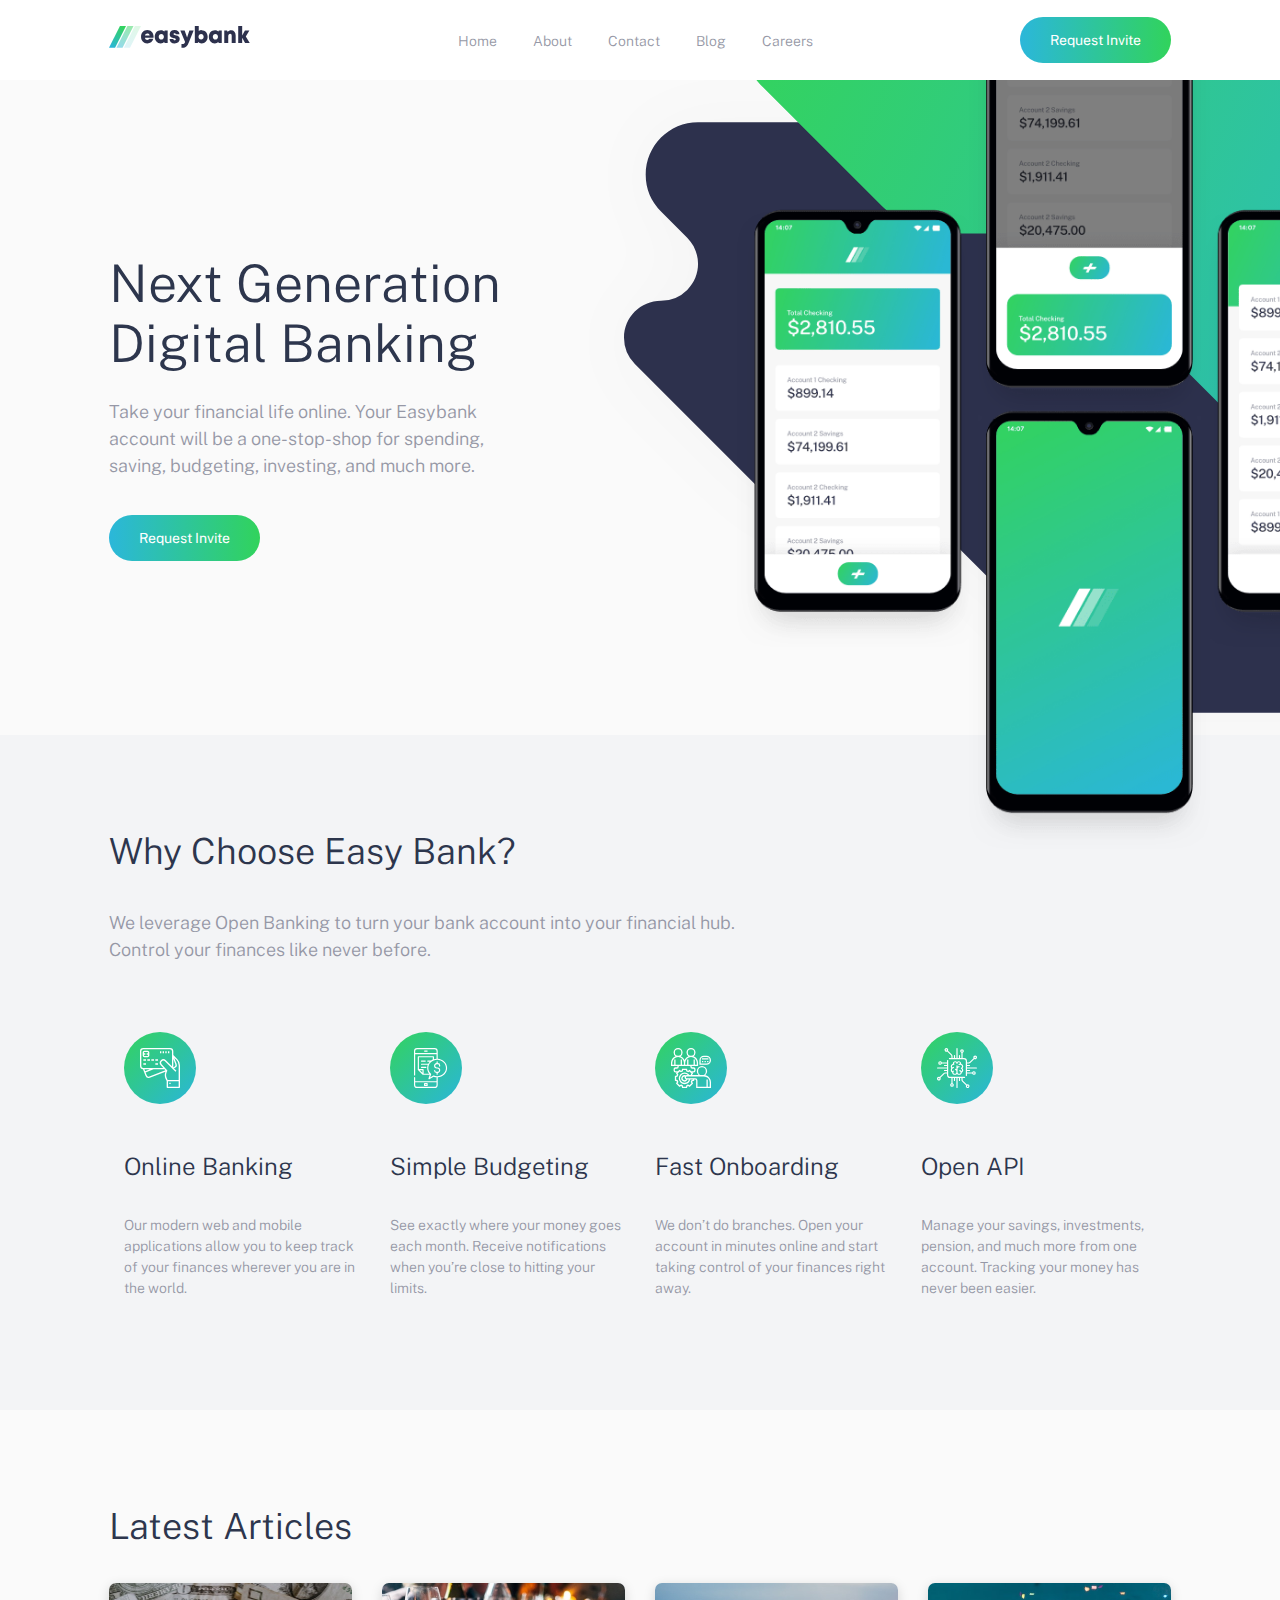
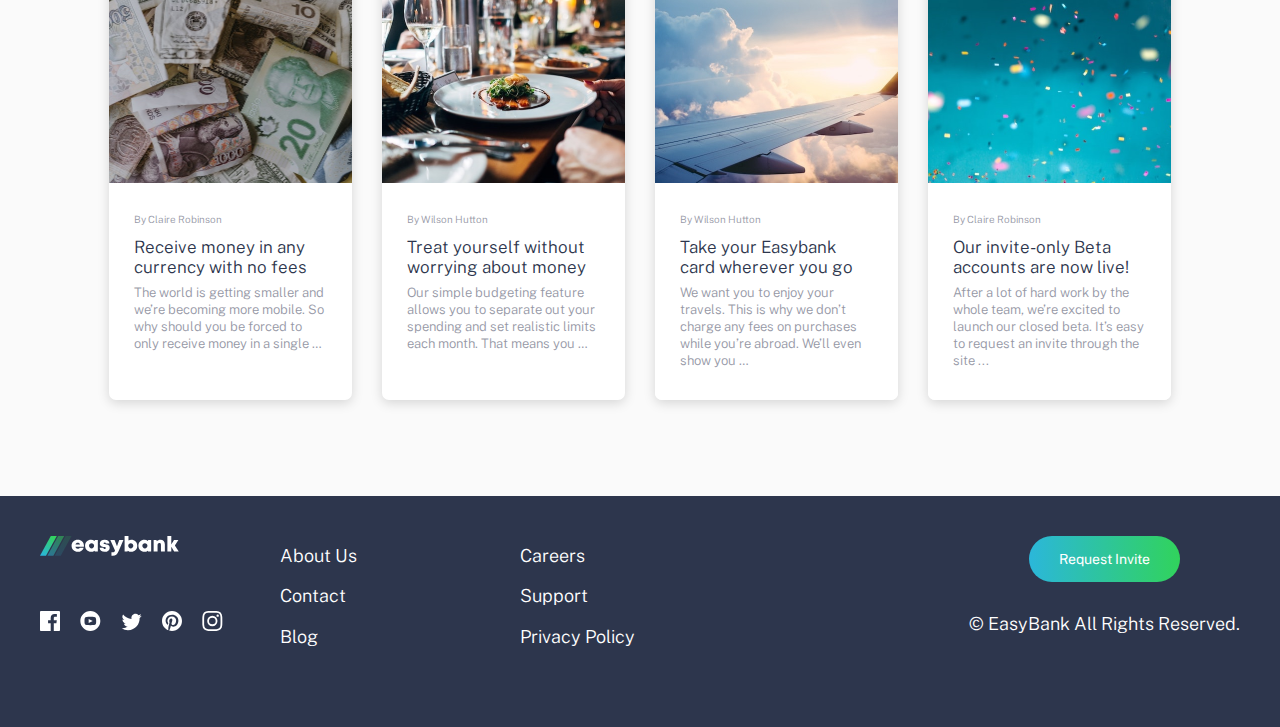
==== commit 278a9778: "Footer section for desktop" ====
--- a/Landing Page/index.html
+++ b/Landing Page/index.html
@@ -277,10 +277,9 @@
 
 			<div class="footer_cta">
 				<a href="#" class="button header_cta">Request Invite</a>
-			</div>
-
-			<div class="footer_copyright">
-				&copy; EasyBank All Rights Reserved.
+				<div class="footer_copyright">
+					&copy; EasyBank All Rights Reserved.
+				</div>
 			</div>
 		</footer>
 
--- a/css/style.css
+++ b/css/style.css
@@ -619,9 +619,107 @@
 .footer {
   background-color: #2d364d;
   color: white;
+  padding: 2.5rem;
+  text-align: center;
+}
+
+@media (min-width: 64em) {
+  .footer {
+    display: -ms-grid;
+    display: grid;
+    -ms-grid-columns: (1fr)[3] 2fr;
+        grid-template-columns: repeat(3, 1fr) 2fr;
+    -ms-grid-rows: (1fr)[2];
+        grid-template-rows: repeat(2, 1fr);
+        grid-template-areas: 'logo links1 links2 cta'+ 'social links1 links2 cta';
+    justify-items: start;
+  }
 }
 
 .footer a {
   color: white;
 }
+
+.footer_logo {
+  margin-bottom: 1.875rem;
+  display: inline-block;
+}
+
+@media (min-width: 64em) {
+  .footer_logo {
+    grid-area: logo;
+  }
+}
+
+.footer_social {
+  margin-bottom: 1.875rem;
+}
+
+@media (min-width: 64em) {
+  .footer_social {
+    grid-area: social;
+  }
+}
+
+.footer_social a {
+  display: inline-block;
+}
+
+.footer_social a:not(:last-child) {
+  margin-right: 1rem;
+}
+
+.footer_links {
+  display: -webkit-box;
+  display: -ms-flexbox;
+  display: flex;
+  -webkit-box-orient: vertical;
+  -webkit-box-direction: normal;
+      -ms-flex-direction: column;
+          flex-direction: column;
+  -webkit-box-align: center;
+      -ms-flex-align: center;
+          align-items: center;
+}
+
+@media (min-width: 64em) {
+  .footer_links {
+    -webkit-box-align: start;
+        -ms-flex-align: start;
+            align-items: start;
+  }
+}
+
+.footer_links a {
+  line-height: 2.25;
+}
+
+@media (min-width: 64em) {
+  .footer_links.col-1 {
+    grid-area: links1;
+  }
+}
+
+.footer_links.col-2 {
+  margin-bottom: 1.875rem;
+}
+
+@media (min-width: 64em) {
+  .footer_links.col-2 {
+    grid-area: links2;
+  }
+}
+
+@media (min-width: 64em) {
+  .footer_cta {
+    grid-area: cta;
+    -ms-grid-column-align: end;
+        justify-self: end;
+  }
+}
+
+.footer_cta a {
+  margin-bottom: 1.875rem;
+}
 /*# sourceMappingURL=style.css.map */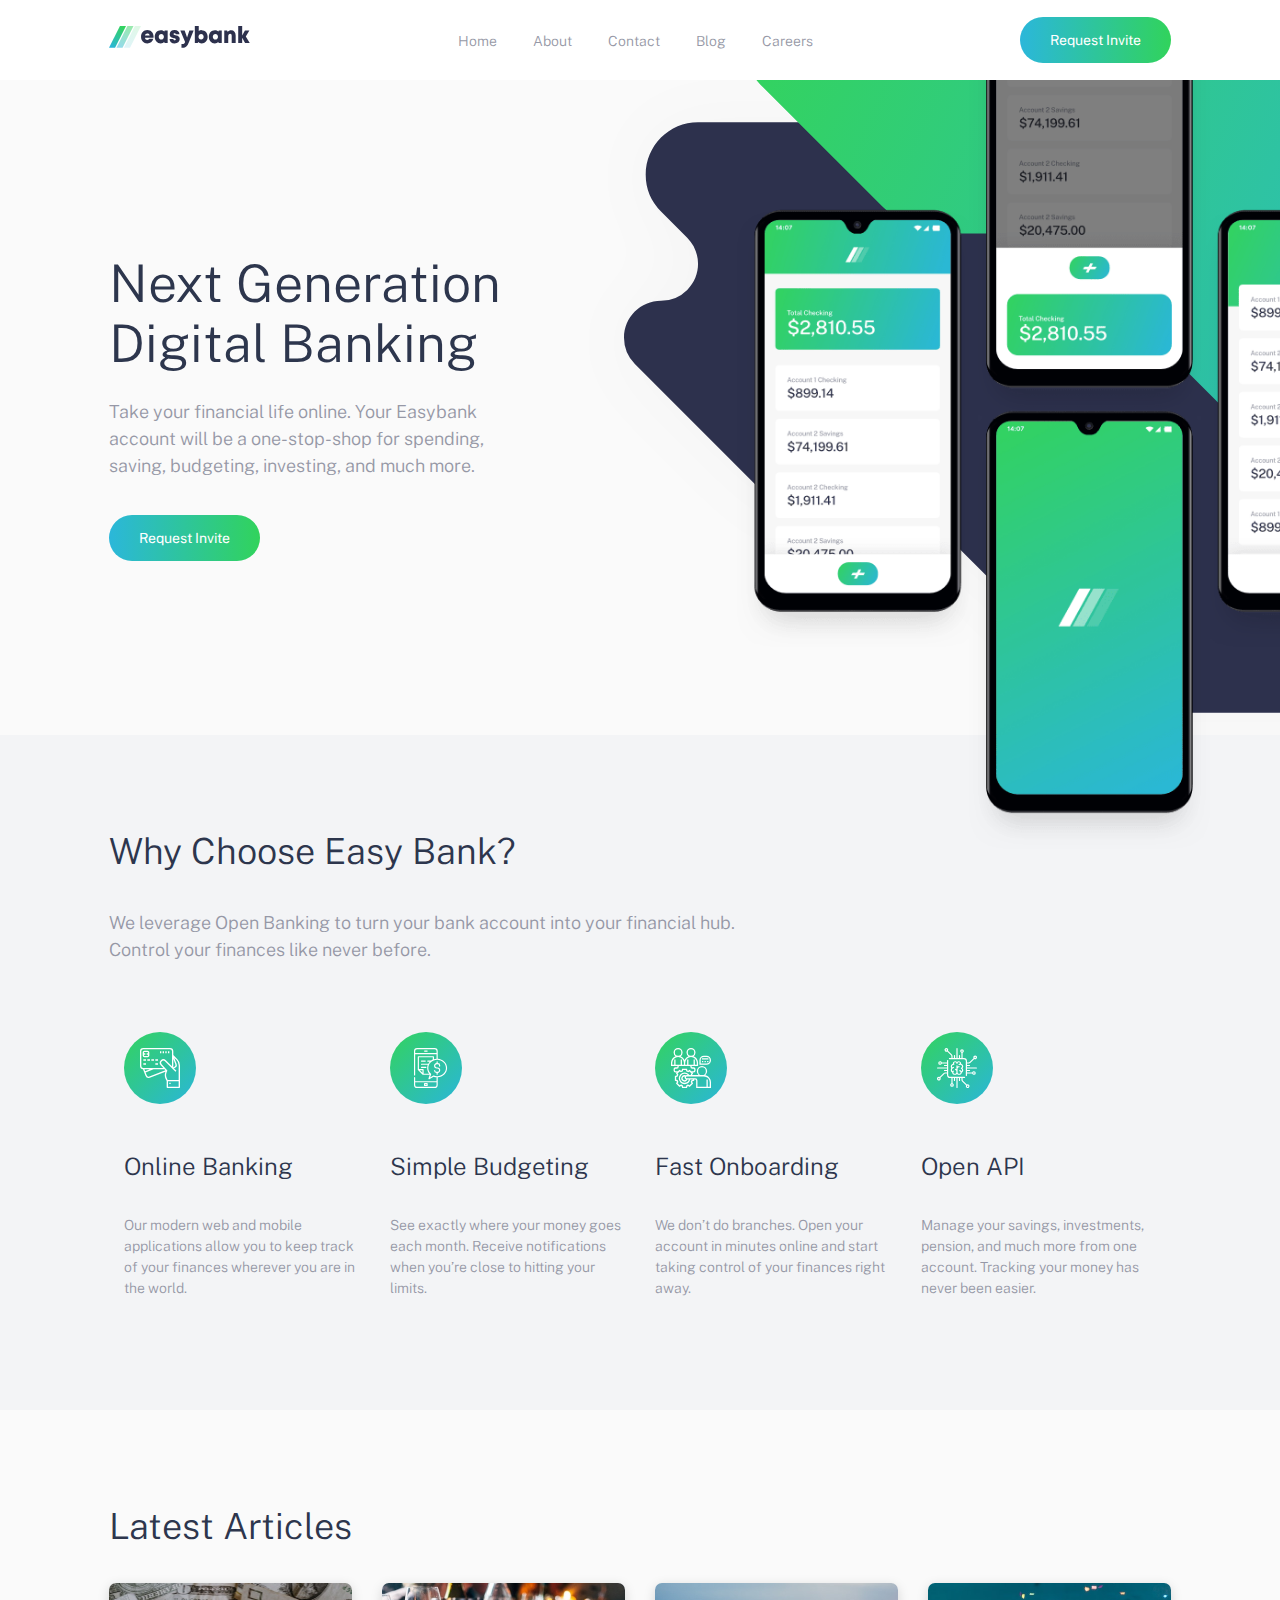
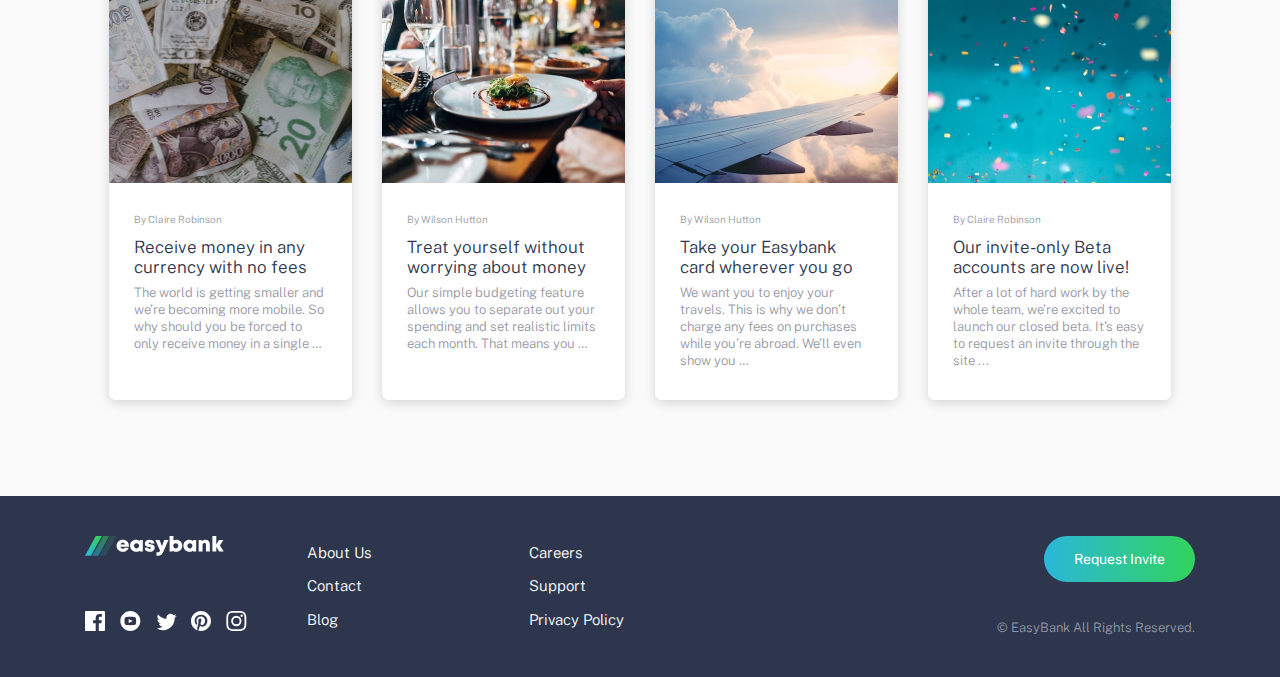
==== commit ecf6ad86: "Finishing" ====
--- a/Landing Page/index.html
+++ b/Landing Page/index.html
@@ -241,42 +241,50 @@
 		</section>
 
 		<footer class="footer">
-			<a href="#" class="footer_logo">
-				<img src="./images/logo-dark.svg" alt="Logo" />
-			</a>
-
-			<div class="footer_social">
-				<a href="#">
-					<img src="./images/icon-facebook.svg" alt="facebook" />
+			<div class="container">
+				<a href="#" class="footer_logo">
+					<img src="./images/logo-dark.svg" alt="Logo" />
 				</a>
-				<a href="#">
-					<img src="./images/icon-youtube.svg" alt="youtube" />
-				</a>
-				<a href="#">
-					<img src="./images/icon-twitter.svg" alt="twitter" />
-				</a>
-				<a href="#">
-					<img src="./images/icon-pinterest.svg" alt="pinterest" />
-				</a>
-				<a href="#">
-					<img src="./images/icon-instagram.svg" alt="instagram" />
-				</a>
-			</div>
-
-			<div class="footer_links col-1">
-				<a href="#">About Us</a>
-				<a href="#">Contact</a>
-				<a href="#">Blog</a>
-			</div>
-
-			<div class="footer_links col-2">
-				<a href="#">Careers</a>
-				<a href="#">Support</a>
-				<a href="#">Privacy Policy</a>
-			</div>
-
-			<div class="footer_cta">
-				<a href="#" class="button header_cta">Request Invite</a>
+
+				<div class="footer_social">
+					<a href="#">
+						<img src="./images/icon-facebook.svg" alt="facebook" />
+					</a>
+					<a href="#">
+						<img src="./images/icon-youtube.svg" alt="youtube" />
+					</a>
+					<a href="#">
+						<img src="./images/icon-twitter.svg" alt="twitter" />
+					</a>
+					<a href="#">
+						<img
+							src="./images/icon-pinterest.svg"
+							alt="pinterest"
+						/>
+					</a>
+					<a href="#">
+						<img
+							src="./images/icon-instagram.svg"
+							alt="instagram"
+						/>
+					</a>
+				</div>
+
+				<div class="footer_links col-1">
+					<a href="#">About Us</a>
+					<a href="#">Contact</a>
+					<a href="#">Blog</a>
+				</div>
+
+				<div class="footer_links col-2">
+					<a href="#">Careers</a>
+					<a href="#">Support</a>
+					<a href="#">Privacy Policy</a>
+				</div>
+
+				<div class="footer_cta">
+					<a href="#" class="button header_cta">Request Invite</a>
+				</div>
 				<div class="footer_copyright">
 					&copy; EasyBank All Rights Reserved.
 				</div>
--- a/css/style.css
+++ b/css/style.css
@@ -624,7 +624,7 @@
 }
 
 @media (min-width: 64em) {
-  .footer {
+  .footer .container {
     display: -ms-grid;
     display: grid;
     -ms-grid-columns: (1fr)[3] 2fr;
@@ -632,7 +632,7 @@
     -ms-grid-rows: (1fr)[2];
         grid-template-rows: repeat(2, 1fr);
         grid-template-areas: 'logo links1 links2 cta'- 'social links1 links2 cta';
+ 'social links1 links2 copyright';
     justify-items: start;
   }
 }
@@ -642,8 +642,13 @@
 }
 
 .footer_logo {
-  margin-bottom: 1.875rem;
   display: inline-block;
+}
+
+@media (max-width: 63.9375em) {
+  .footer_logo {
+    margin-bottom: 1.875rem;
+  }
 }
 
 @media (min-width: 64em) {
@@ -652,13 +657,18 @@
   }
 }
 
-.footer_social {
-  margin-bottom: 1.875rem;
+@media (max-width: 63.9375em) {
+  .footer_social {
+    margin-bottom: 1.875rem;
+  }
 }
 
 @media (min-width: 64em) {
   .footer_social {
     grid-area: social;
+    -ms-flex-item-align: end;
+        -ms-grid-row-align: end;
+        align-self: end;
   }
 }
 
@@ -667,7 +677,7 @@
 }
 
 .footer_social a:not(:last-child) {
-  margin-right: 1rem;
+  margin-right: 0.675rem;
 }
 
 .footer_links {
@@ -681,6 +691,7 @@
   -webkit-box-align: center;
       -ms-flex-align: center;
           align-items: center;
+  font-size: 0.9357rem;
 }
 
 @media (min-width: 64em) {
@@ -688,6 +699,9 @@
     -webkit-box-align: start;
         -ms-flex-align: start;
             align-items: start;
+    -webkit-box-pack: justify;
+        -ms-flex-pack: justify;
+            justify-content: space-between;
   }
 }
 
@@ -701,8 +715,10 @@
   }
 }
 
-.footer_links.col-2 {
-  margin-bottom: 1.875rem;
+@media (max-width: 63.9375em) {
+  .footer_links.col-2 {
+    margin-bottom: 1.875rem;
+  }
 }
 
 @media (min-width: 64em) {
@@ -714,12 +730,31 @@
 @media (min-width: 64em) {
   .footer_cta {
     grid-area: cta;
+    text-align: right;
     -ms-grid-column-align: end;
         justify-self: end;
   }
 }
 
-.footer_cta a {
-  margin-bottom: 1.875rem;
+@media (max-width: 63.9375em) {
+  .footer_cta a.button {
+    margin-bottom: 1.875rem;
+  }
+}
+
+.footer_copyright {
+  font-size: 0.8125rem;
+  color: #9698a6;
+}
+
+@media (min-width: 64em) {
+  .footer_copyright {
+    grid-area: copyright;
+    -ms-grid-column-align: end;
+        justify-self: end;
+    -ms-flex-item-align: end;
+        -ms-grid-row-align: end;
+        align-self: end;
+  }
 }
 /*# sourceMappingURL=style.css.map */